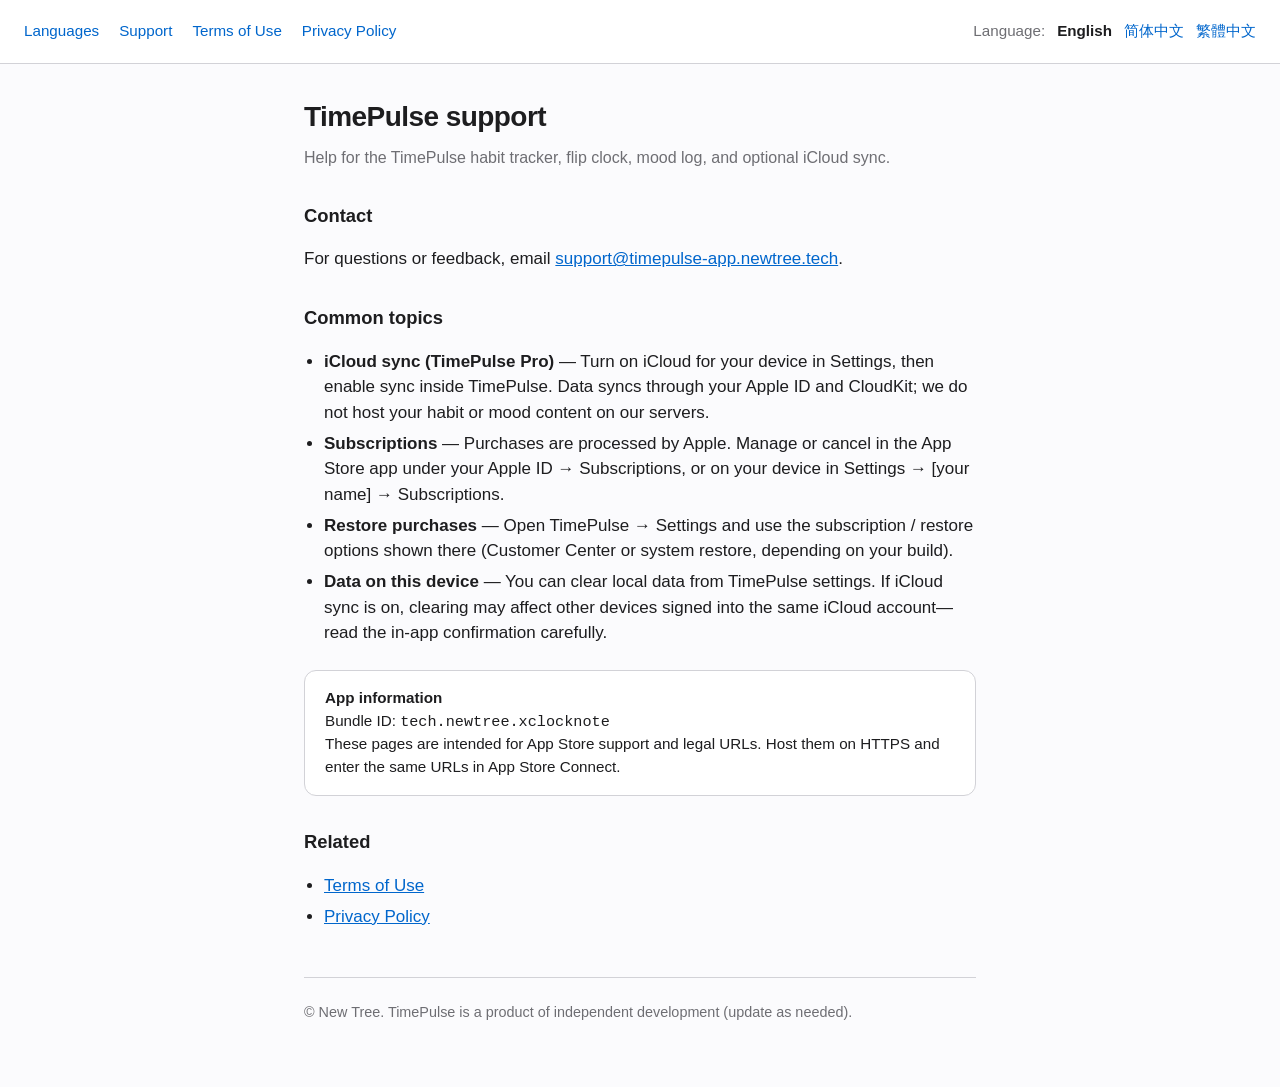
==== docs/en/index.html @ f4a9acb8 "Initial commit" ====
<!DOCTYPE html>
<html lang="en">
<head>
  <meta charset="utf-8" />
  <meta name="viewport" content="width=device-width, initial-scale=1" />
  <title>TimePulse — Support</title>
  <style>
    :root { --fg:#1d1d1f; --muted:#6e6e73; --link:#0066cc; --bg:#fbfbfd; --card:#fff; --border:#d2d2d7; }
    * { box-sizing: border-box; }
    body { margin:0; font-family: -apple-system, BlinkMacSystemFont, "Segoe UI", Roboto, Helvetica, Arial, sans-serif; color:var(--fg); background:var(--bg); line-height:1.5; font-size:17px; }
    header { padding:1.25rem 1.5rem; border-bottom:1px solid var(--border); background:var(--card); }
    .wrap { max-width:720px; margin:0 auto; padding:2rem 1.5rem 4rem; }
    h1 { font-size:1.75rem; font-weight:700; margin:0 0 0.5rem; letter-spacing:-0.02em; }
    .sub { color:var(--muted); margin:0 0 2rem; font-size:1rem; }
    nav { display:flex; flex-wrap:wrap; gap:0.75rem 1.25rem; align-items:center; font-size:0.95rem; }
    nav a { color:var(--link); text-decoration:none; }
    nav a:hover { text-decoration:underline; }
    .langs { margin-left:auto; display:flex; gap:0.75rem; flex-wrap:wrap; }
    .langs span { color:var(--muted); }
    h2 { font-size:1.15rem; font-weight:600; margin:2rem 0 0.75rem; }
    p, li { color:var(--fg); }
    ul { padding-left:1.25rem; }
    li { margin:0.35rem 0; }
    .note { background:var(--card); border:1px solid var(--border); border-radius:12px; padding:1rem 1.25rem; margin:1.5rem 0; font-size:0.95rem; }
    footer { margin-top:3rem; padding-top:1.5rem; border-top:1px solid var(--border); font-size:0.9rem; color:var(--muted); }
    a { color:var(--link); }
  </style>
</head>
<body>
  <header>
    <nav>
      <a href="../index.html">Languages</a>
      <a href="index.html">Support</a>
      <a href="terms.html">Terms of Use</a>
      <a href="privacy.html">Privacy Policy</a>
      <div class="langs"><span>Language:</span> <strong>English</strong> <a href="../zh-Hans/index.html">简体中文</a> <a href="../zh-Hant/index.html">繁體中文</a></div>
    </nav>
  </header>
  <main class="wrap">
    <h1>TimePulse support</h1>
    <p class="sub">Help for the TimePulse habit tracker, flip clock, mood log, and optional iCloud sync.</p>

    <h2>Contact</h2>
    <p>For questions or feedback, email <a href="mailto:support@timepulse-app.newtree.tech">support@timepulse-app.newtree.tech</a>.</p>

    <h2>Common topics</h2>
    <ul>
      <li><strong>iCloud sync (TimePulse Pro)</strong> — Turn on iCloud for your device in Settings, then enable sync inside TimePulse. Data syncs through your Apple ID and CloudKit; we do not host your habit or mood content on our servers.</li>
      <li><strong>Subscriptions</strong> — Purchases are processed by Apple. Manage or cancel in the App Store app under your Apple ID → Subscriptions, or on your device in Settings → [your name] → Subscriptions.</li>
      <li><strong>Restore purchases</strong> — Open TimePulse → Settings and use the subscription / restore options shown there (Customer Center or system restore, depending on your build).</li>
      <li><strong>Data on this device</strong> — You can clear local data from TimePulse settings. If iCloud sync is on, clearing may affect other devices signed into the same iCloud account—read the in-app confirmation carefully.</li>
    </ul>

    <div class="note">
      <strong>App information</strong><br />
      Bundle ID: <code>tech.newtree.xclocknote</code><br />
      These pages are intended for App Store support and legal URLs. Host them on HTTPS and enter the same URLs in App Store Connect.
    </div>

    <h2>Related</h2>
    <ul>
      <li><a href="terms.html">Terms of Use</a></li>
      <li><a href="privacy.html">Privacy Policy</a></li>
    </ul>

    <footer>
      © New Tree. TimePulse is a product of independent development (update as needed).
    </footer>
  </main>
</body>
</html>
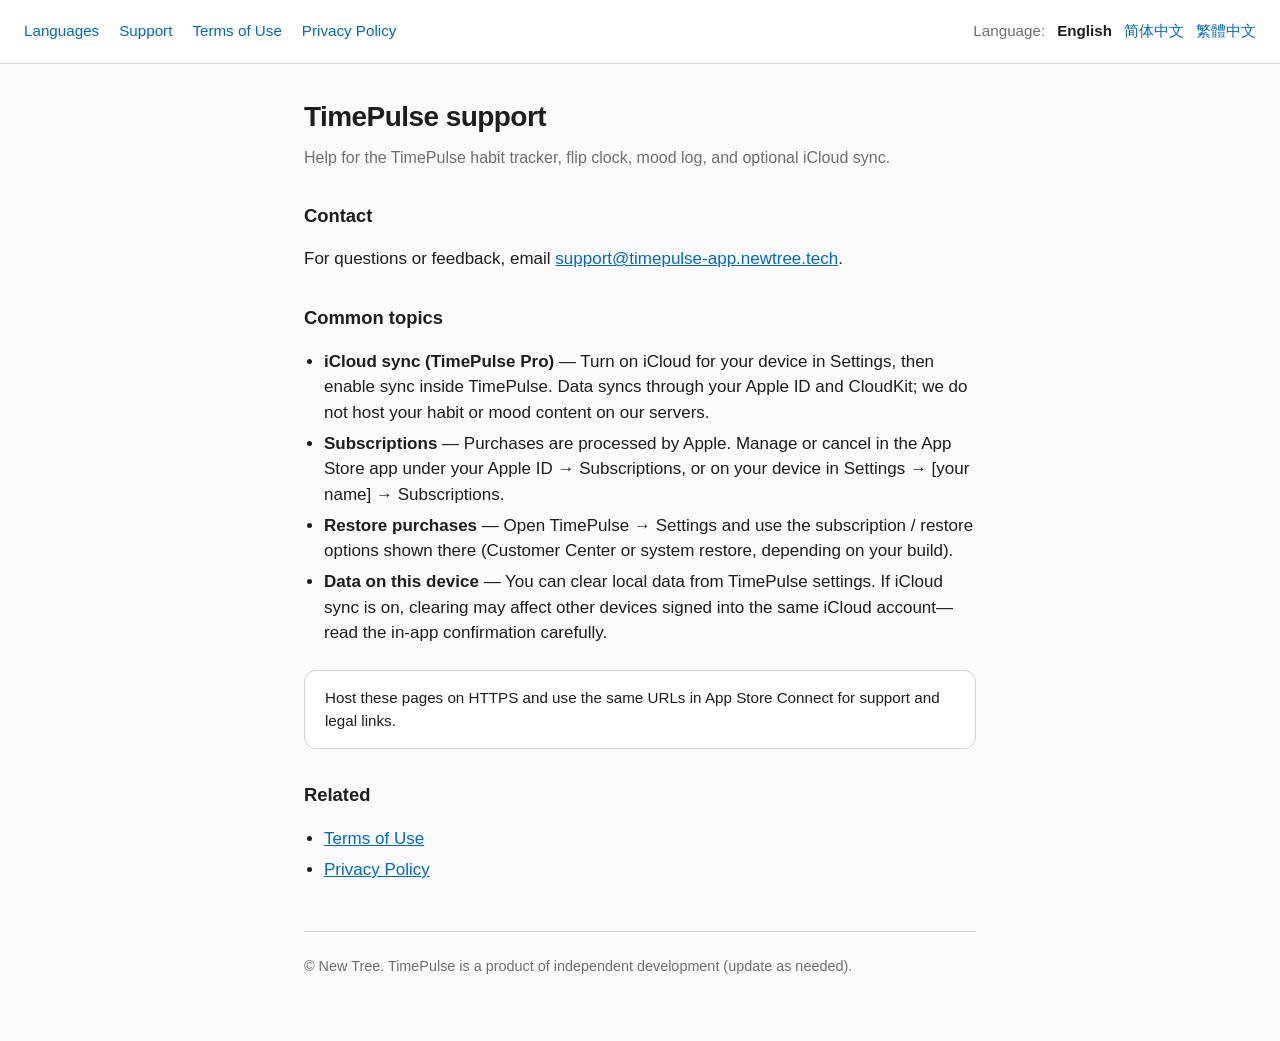
==== commit 3b7c945d: "Update documentation files" ====
--- a/docs/en/index.html
+++ b/docs/en/index.html
@@ -52,9 +52,7 @@
     </ul>
 
     <div class="note">
-      <strong>App information</strong><br />
-      Bundle ID: <code>tech.newtree.xclocknote</code><br />
-      These pages are intended for App Store support and legal URLs. Host them on HTTPS and enter the same URLs in App Store Connect.
+      Host these pages on HTTPS and use the same URLs in App Store Connect for support and legal links.
     </div>
 
     <h2>Related</h2>
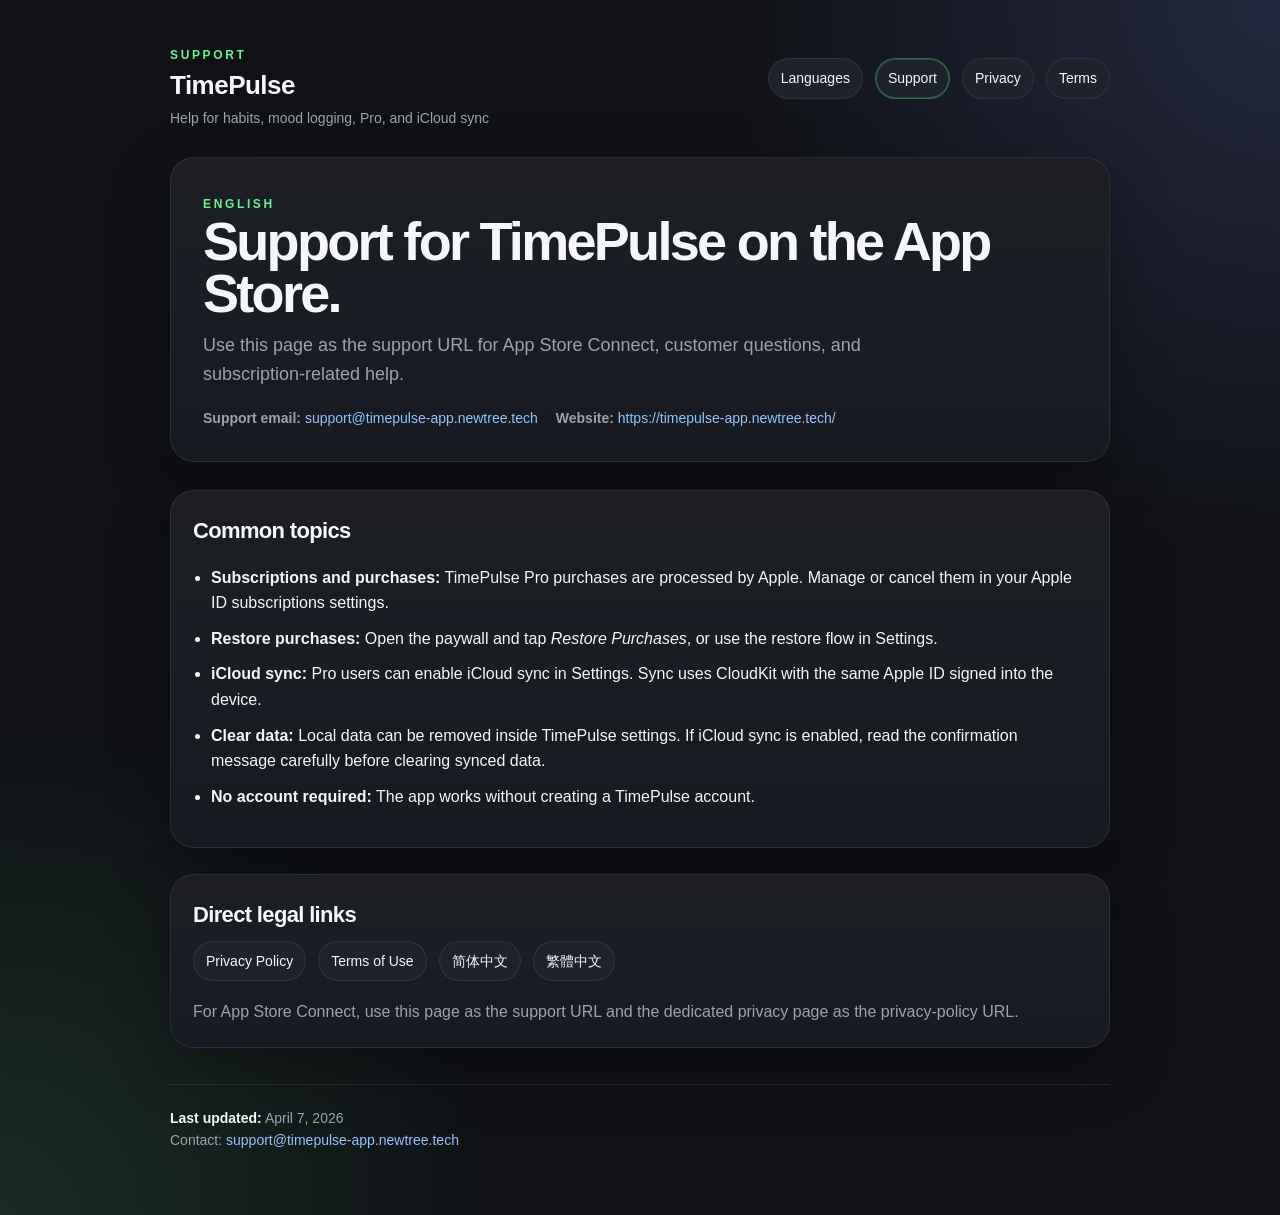
==== commit 327c586f: "Update documentation and add styles.css" ====
--- a/docs/en/index.html
+++ b/docs/en/index.html
@@ -3,66 +3,66 @@
 <head>
   <meta charset="utf-8" />
   <meta name="viewport" content="width=device-width, initial-scale=1" />
-  <title>TimePulse — Support</title>
-  <style>
-    :root { --fg:#1d1d1f; --muted:#6e6e73; --link:#0066cc; --bg:#fbfbfd; --card:#fff; --border:#d2d2d7; }
-    * { box-sizing: border-box; }
-    body { margin:0; font-family: -apple-system, BlinkMacSystemFont, "Segoe UI", Roboto, Helvetica, Arial, sans-serif; color:var(--fg); background:var(--bg); line-height:1.5; font-size:17px; }
-    header { padding:1.25rem 1.5rem; border-bottom:1px solid var(--border); background:var(--card); }
-    .wrap { max-width:720px; margin:0 auto; padding:2rem 1.5rem 4rem; }
-    h1 { font-size:1.75rem; font-weight:700; margin:0 0 0.5rem; letter-spacing:-0.02em; }
-    .sub { color:var(--muted); margin:0 0 2rem; font-size:1rem; }
-    nav { display:flex; flex-wrap:wrap; gap:0.75rem 1.25rem; align-items:center; font-size:0.95rem; }
-    nav a { color:var(--link); text-decoration:none; }
-    nav a:hover { text-decoration:underline; }
-    .langs { margin-left:auto; display:flex; gap:0.75rem; flex-wrap:wrap; }
-    .langs span { color:var(--muted); }
-    h2 { font-size:1.15rem; font-weight:600; margin:2rem 0 0.75rem; }
-    p, li { color:var(--fg); }
-    ul { padding-left:1.25rem; }
-    li { margin:0.35rem 0; }
-    .note { background:var(--card); border:1px solid var(--border); border-radius:12px; padding:1rem 1.25rem; margin:1.5rem 0; font-size:0.95rem; }
-    footer { margin-top:3rem; padding-top:1.5rem; border-top:1px solid var(--border); font-size:0.9rem; color:var(--muted); }
-    a { color:var(--link); }
-  </style>
+  <title>TimePulse Support</title>
+  <meta name="description" content="Support for TimePulse, including subscriptions, iCloud sync, data controls, and contact information." />
+  <link rel="canonical" href="https://timepulse-app.newtree.tech/en/index.html" />
+  <link rel="alternate" hreflang="en" href="https://timepulse-app.newtree.tech/en/index.html" />
+  <link rel="alternate" hreflang="zh-Hans" href="https://timepulse-app.newtree.tech/zh-Hans/index.html" />
+  <link rel="alternate" hreflang="zh-Hant" href="https://timepulse-app.newtree.tech/zh-Hant/index.html" />
+  <link rel="stylesheet" href="../styles.css" />
 </head>
 <body>
-  <header>
-    <nav>
-      <a href="../index.html">Languages</a>
-      <a href="index.html">Support</a>
-      <a href="terms.html">Terms of Use</a>
-      <a href="privacy.html">Privacy Policy</a>
-      <div class="langs"><span>Language:</span> <strong>English</strong> <a href="../zh-Hans/index.html">简体中文</a> <a href="../zh-Hant/index.html">繁體中文</a></div>
-    </nav>
-  </header>
-  <main class="wrap">
-    <h1>TimePulse support</h1>
-    <p class="sub">Help for the TimePulse habit tracker, flip clock, mood log, and optional iCloud sync.</p>
+  <main class="shell">
+    <header class="topbar">
+      <div class="brand-text">
+        <span class="eyebrow">Support</span>
+        <strong class="brand-title">TimePulse</strong>
+        <span class="brand-subtitle">Help for habits, mood logging, Pro, and iCloud sync</span>
+      </div>
+      <div class="nav">
+        <a href="../index.html">Languages</a>
+        <a href="index.html" class="pill active">Support</a>
+        <a href="privacy.html">Privacy</a>
+        <a href="terms.html">Terms</a>
+      </div>
+    </header>
 
-    <h2>Contact</h2>
-    <p>For questions or feedback, email <a href="mailto:support@timepulse-app.newtree.tech">support@timepulse-app.newtree.tech</a>.</p>
+    <section class="hero">
+      <span class="eyebrow">English</span>
+      <h1>Support for TimePulse on the App Store.</h1>
+      <p>Use this page as the support URL for App Store Connect, customer questions, and subscription-related help.</p>
+      <div class="meta">
+        <span><strong>Support email:</strong> <a href="mailto:support@timepulse-app.newtree.tech">support@timepulse-app.newtree.tech</a></span>
+        <span><strong>Website:</strong> <a href="https://timepulse-app.newtree.tech/">https://timepulse-app.newtree.tech/</a></span>
+      </div>
+    </section>
 
-    <h2>Common topics</h2>
-    <ul>
-      <li><strong>iCloud sync (TimePulse Pro)</strong> — Turn on iCloud for your device in Settings, then enable sync inside TimePulse. Data syncs through your Apple ID and CloudKit; we do not host your habit or mood content on our servers.</li>
-      <li><strong>Subscriptions</strong> — Purchases are processed by Apple. Manage or cancel in the App Store app under your Apple ID → Subscriptions, or on your device in Settings → [your name] → Subscriptions.</li>
-      <li><strong>Restore purchases</strong> — Open TimePulse → Settings and use the subscription / restore options shown there (Customer Center or system restore, depending on your build).</li>
-      <li><strong>Data on this device</strong> — You can clear local data from TimePulse settings. If iCloud sync is on, clearing may affect other devices signed into the same iCloud account—read the in-app confirmation carefully.</li>
-    </ul>
+    <section class="card">
+      <h2>Common topics</h2>
+      <ul class="list">
+        <li><strong>Subscriptions and purchases:</strong> TimePulse Pro purchases are processed by Apple. Manage or cancel them in your Apple ID subscriptions settings.</li>
+        <li><strong>Restore purchases:</strong> Open the paywall and tap <em>Restore Purchases</em>, or use the restore flow in Settings.</li>
+        <li><strong>iCloud sync:</strong> Pro users can enable iCloud sync in Settings. Sync uses CloudKit with the same Apple ID signed into the device.</li>
+        <li><strong>Clear data:</strong> Local data can be removed inside TimePulse settings. If iCloud sync is enabled, read the confirmation message carefully before clearing synced data.</li>
+        <li><strong>No account required:</strong> The app works without creating a TimePulse account.</li>
+      </ul>
+    </section>
 
-    <div class="note">
-      Host these pages on HTTPS and use the same URLs in App Store Connect for support and legal links.
-    </div>
+    <section class="card section">
+      <h2>Direct legal links</h2>
+      <div class="nav">
+        <a href="privacy.html">Privacy Policy</a>
+        <a href="terms.html">Terms of Use</a>
+        <a href="../zh-Hans/index.html">简体中文</a>
+        <a href="../zh-Hant/index.html">繁體中文</a>
+      </div>
+      <p>For App Store Connect, use this page as the support URL and the dedicated privacy page as the privacy-policy URL.</p>
+    </section>
 
-    <h2>Related</h2>
-    <ul>
-      <li><a href="terms.html">Terms of Use</a></li>
-      <li><a href="privacy.html">Privacy Policy</a></li>
-    </ul>
-
-    <footer>
-      © New Tree. TimePulse is a product of independent development (update as needed).
+    <footer class="footer">
+      <strong>Last updated:</strong> April 7, 2026
+      <br />
+      Contact: <a href="mailto:support@timepulse-app.newtree.tech">support@timepulse-app.newtree.tech</a>
     </footer>
   </main>
 </body>
--- a/docs/styles.css
+++ b/docs/styles.css
@@ -0,0 +1,245 @@
+:root {
+  --bg: #0f1115;
+  --surface: #171a20;
+  --surface-2: #1e222b;
+  --text: #f5f7fa;
+  --muted: #9ba3af;
+  --border: rgba(255, 255, 255, 0.08);
+  --accent: #60f58d;
+  --accent-2: #7d93ff;
+  --link: #8fc5ff;
+  --shadow: 0 20px 60px rgba(0, 0, 0, 0.28);
+}
+
+* {
+  box-sizing: border-box;
+}
+
+html {
+  color-scheme: dark;
+}
+
+body {
+  margin: 0;
+  min-height: 100vh;
+  font-family: -apple-system, BlinkMacSystemFont, "Segoe UI", "PingFang SC", "PingFang TC",
+    "Noto Sans CJK SC", "Noto Sans CJK TC", Roboto, Helvetica, Arial, sans-serif;
+  background:
+    radial-gradient(circle at top right, rgba(125, 147, 255, 0.18), transparent 32%),
+    radial-gradient(circle at bottom left, rgba(96, 245, 141, 0.12), transparent 28%),
+    var(--bg);
+  color: var(--text);
+  line-height: 1.6;
+}
+
+a {
+  color: var(--link);
+  text-decoration: none;
+}
+
+a:hover {
+  text-decoration: underline;
+}
+
+.shell {
+  max-width: 980px;
+  margin: 0 auto;
+  padding: 28px 20px 64px;
+}
+
+.topbar {
+  display: flex;
+  align-items: center;
+  justify-content: space-between;
+  gap: 16px;
+  padding: 18px 0 28px;
+}
+
+.brand {
+  display: flex;
+  align-items: center;
+  gap: 14px;
+}
+
+.brand-mark {
+  width: 46px;
+  height: 46px;
+  border-radius: 14px;
+  overflow: hidden;
+  border: 1px solid var(--border);
+  box-shadow: var(--shadow);
+  background: var(--surface);
+}
+
+.brand-mark img {
+  width: 100%;
+  height: 100%;
+  display: block;
+}
+
+.brand-text {
+  display: flex;
+  flex-direction: column;
+}
+
+.eyebrow {
+  font-size: 12px;
+  font-weight: 700;
+  letter-spacing: 0.22em;
+  text-transform: uppercase;
+  color: var(--accent);
+}
+
+.brand-title {
+  font-size: 26px;
+  font-weight: 800;
+  letter-spacing: -0.02em;
+}
+
+.brand-subtitle {
+  font-size: 14px;
+  color: var(--muted);
+}
+
+.hero,
+.card {
+  background: linear-gradient(180deg, rgba(255, 255, 255, 0.02), rgba(255, 255, 255, 0)),
+    var(--surface);
+  border: 1px solid var(--border);
+  border-radius: 24px;
+  box-shadow: var(--shadow);
+}
+
+.hero {
+  padding: 32px;
+  margin-bottom: 28px;
+}
+
+.hero h1 {
+  margin: 0 0 12px;
+  font-size: clamp(34px, 5vw, 54px);
+  line-height: 0.96;
+  letter-spacing: -0.05em;
+}
+
+.hero p {
+  margin: 0;
+  max-width: 720px;
+  font-size: 18px;
+  color: var(--muted);
+}
+
+.grid {
+  display: grid;
+  gap: 18px;
+}
+
+.grid-3 {
+  grid-template-columns: repeat(3, minmax(0, 1fr));
+}
+
+.card {
+  padding: 22px;
+}
+
+.card h2,
+.section h2 {
+  margin: 0 0 8px;
+  font-size: 22px;
+  letter-spacing: -0.03em;
+}
+
+.card p,
+.section p,
+.section li {
+  margin: 0;
+  color: var(--muted);
+}
+
+.section {
+  margin-top: 26px;
+}
+
+.section + .section {
+  margin-top: 24px;
+}
+
+.nav {
+  display: flex;
+  flex-wrap: wrap;
+  gap: 12px;
+  margin-bottom: 18px;
+}
+
+.pill,
+.nav a {
+  display: inline-flex;
+  align-items: center;
+  padding: 8px 12px;
+  border: 1px solid var(--border);
+  border-radius: 999px;
+  background: var(--surface-2);
+  color: var(--text);
+  font-size: 14px;
+}
+
+.pill.active {
+  border-color: rgba(96, 245, 141, 0.35);
+  box-shadow: inset 0 0 0 1px rgba(96, 245, 141, 0.2);
+}
+
+.meta {
+  display: flex;
+  flex-wrap: wrap;
+  gap: 10px 18px;
+  margin-top: 18px;
+  color: var(--muted);
+  font-size: 14px;
+}
+
+.list {
+  padding-left: 18px;
+}
+
+.list li + li {
+  margin-top: 10px;
+}
+
+.notice {
+  margin-top: 22px;
+  padding: 16px 18px;
+  border-radius: 18px;
+  background: rgba(125, 147, 255, 0.08);
+  border: 1px solid rgba(125, 147, 255, 0.18);
+  color: #d8deff;
+}
+
+.footer {
+  margin-top: 36px;
+  padding-top: 22px;
+  border-top: 1px solid var(--border);
+  color: var(--muted);
+  font-size: 14px;
+}
+
+.footer strong {
+  color: var(--text);
+}
+
+@media (max-width: 820px) {
+  .grid-3 {
+    grid-template-columns: 1fr;
+  }
+
+  .hero,
+  .card {
+    padding: 22px;
+    border-radius: 20px;
+  }
+
+  .topbar {
+    flex-direction: column;
+    align-items: flex-start;
+    padding-bottom: 20px;
+  }
+}
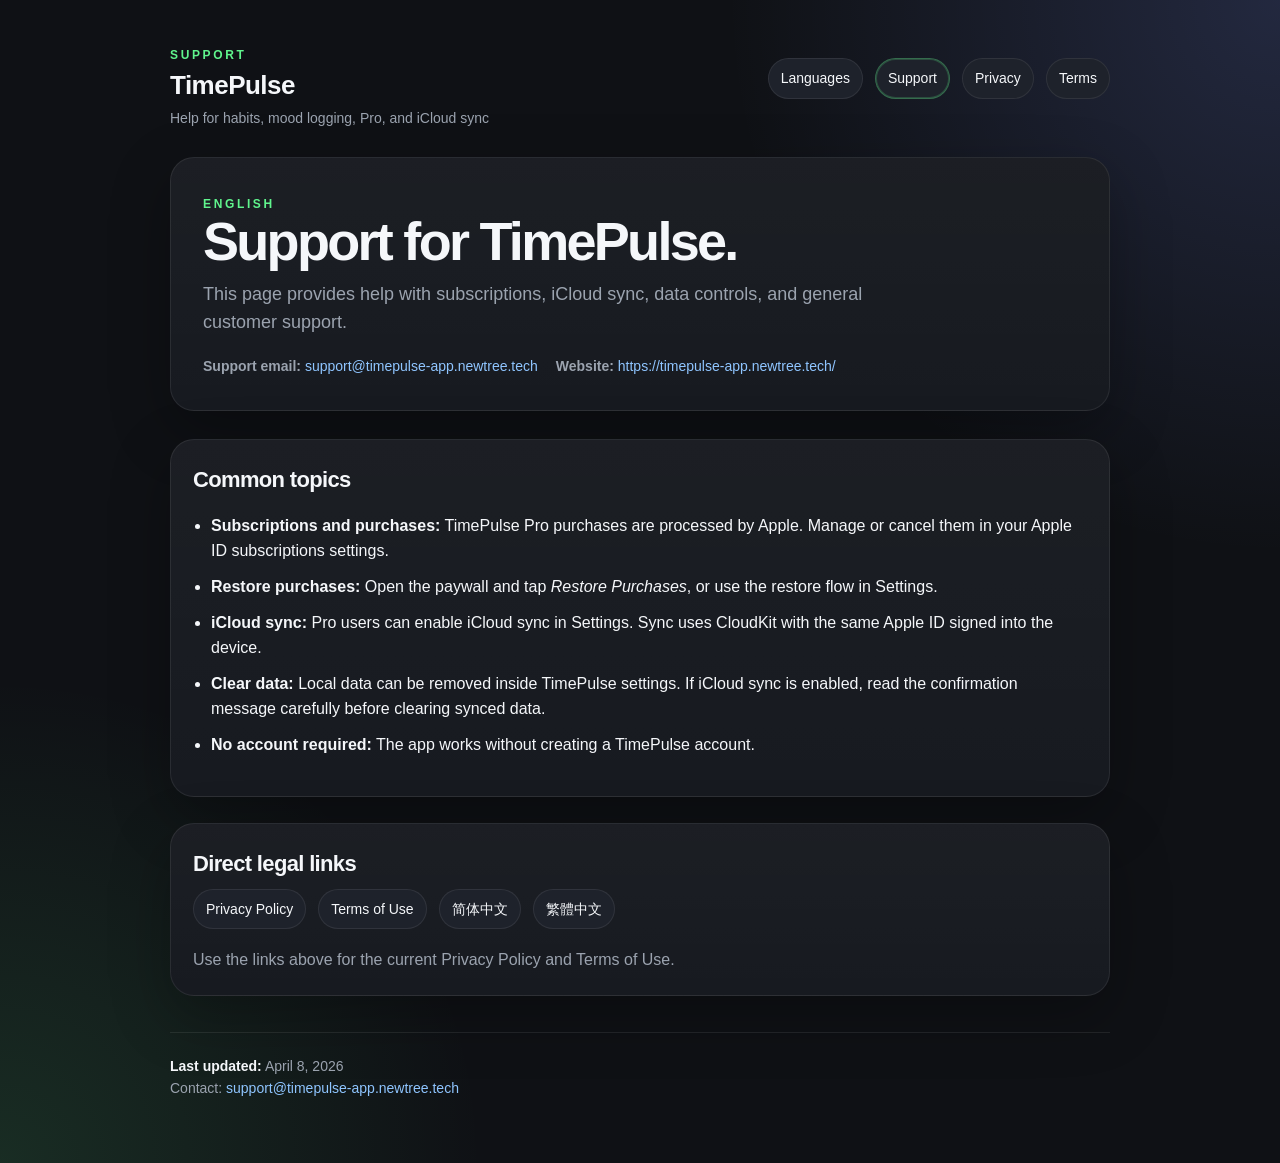
==== commit 8d1f9c07: "Update documentation files" ====
--- a/docs/en/index.html
+++ b/docs/en/index.html
@@ -29,8 +29,8 @@
 
     <section class="hero">
       <span class="eyebrow">English</span>
-      <h1>Support for TimePulse on the App Store.</h1>
-      <p>Use this page as the support URL for App Store Connect, customer questions, and subscription-related help.</p>
+      <h1>Support for TimePulse.</h1>
+      <p>This page provides help with subscriptions, iCloud sync, data controls, and general customer support.</p>
       <div class="meta">
         <span><strong>Support email:</strong> <a href="mailto:support@timepulse-app.newtree.tech">support@timepulse-app.newtree.tech</a></span>
         <span><strong>Website:</strong> <a href="https://timepulse-app.newtree.tech/">https://timepulse-app.newtree.tech/</a></span>
@@ -56,11 +56,11 @@
         <a href="../zh-Hans/index.html">简体中文</a>
         <a href="../zh-Hant/index.html">繁體中文</a>
       </div>
-      <p>For App Store Connect, use this page as the support URL and the dedicated privacy page as the privacy-policy URL.</p>
+      <p>Use the links above for the current Privacy Policy and Terms of Use.</p>
     </section>
 
     <footer class="footer">
-      <strong>Last updated:</strong> April 7, 2026
+      <strong>Last updated:</strong> April 8, 2026
       <br />
       Contact: <a href="mailto:support@timepulse-app.newtree.tech">support@timepulse-app.newtree.tech</a>
     </footer>
